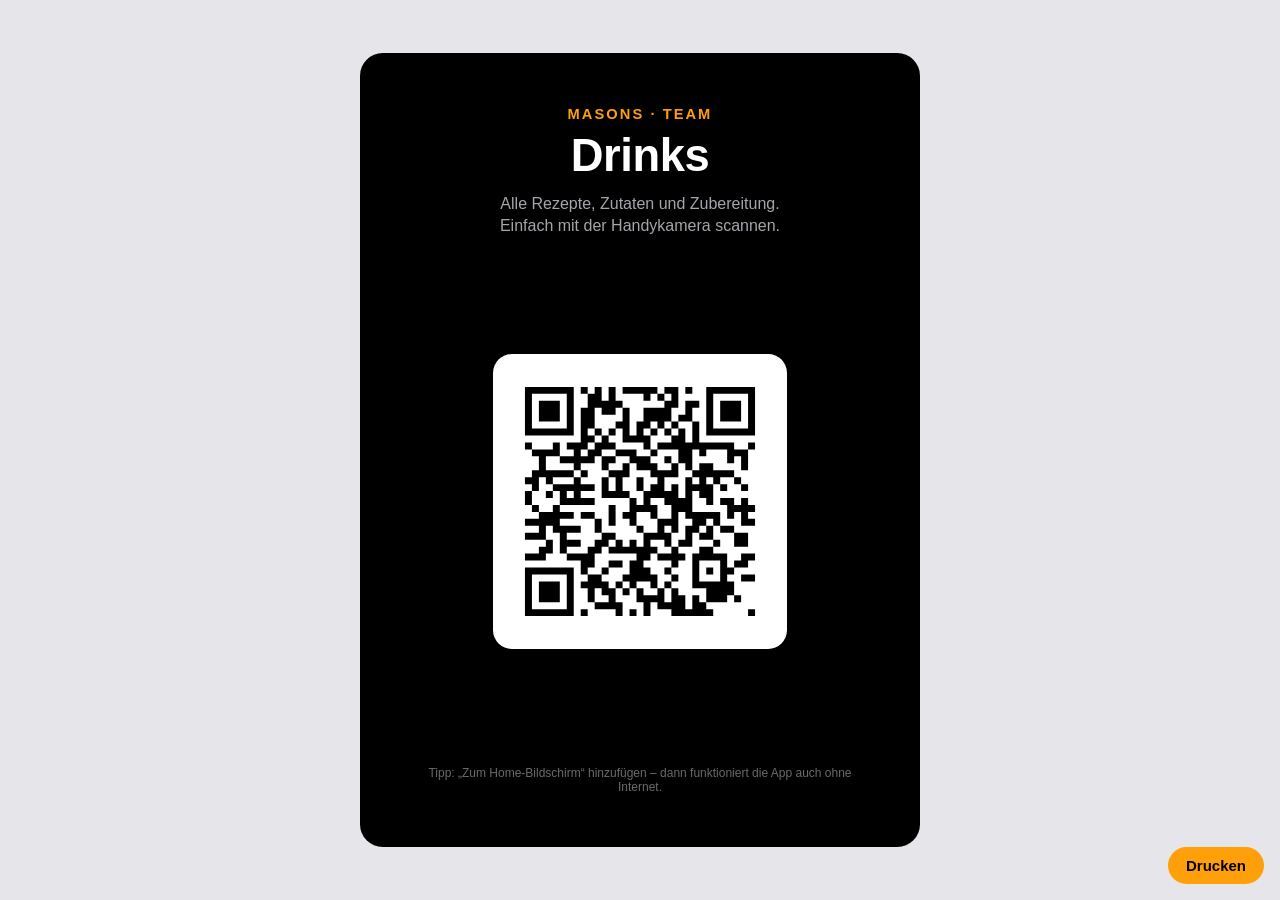
==== aushang.html @ 9a54caf4 "Masons Drinks: mobile Rezept-App für das Thekenteam - 61 Drinks aus dem Getränkehandbuch mit Fotos, " ====
<!doctype html>
<html lang="de">
<head>
<meta charset="utf-8">
<meta name="viewport" content="width=device-width, initial-scale=1">
<title>Masons Drinks – Aushang</title>
<meta name="robots" content="noindex">
<style>
  @page { size: A5; margin: 0; }
  * { box-sizing: border-box; }
  html, body { margin: 0; background: #e5e5ea; }
  body { font-family: -apple-system, BlinkMacSystemFont, "SF Pro Display", "Inter", "Segoe UI", Roboto, sans-serif; color: #fff; display: grid; place-items: center; min-height: 100vh; padding: 16px; }
  .sheet { width: min(148mm, 100%); aspect-ratio: 148 / 210; background: #000; border-radius: 6mm; padding: 14mm 12mm; display: flex; flex-direction: column; align-items: center; justify-content: space-between; text-align: center; }
  .eyebrow { color: #ff9f0a; font-weight: 600; letter-spacing: .14em; text-transform: uppercase; font-size: 11pt; }
  h1 { font-size: 34pt; margin: 2mm 0 0; letter-spacing: -.01em; }
  p { color: rgba(235,235,245,.7); font-size: 12pt; margin: 3mm 0 0; line-height: 1.4; }
  .qr { background: #fff; border-radius: 5mm; padding: 5mm; width: 78mm; max-width: 80%; }
  .qr img { display: block; width: 100%; }
  .foot { font-size: 9pt; color: rgba(235,235,245,.45); }
  .print { position: fixed; bottom: 16px; right: 16px; background: #ff9f0a; color: #000; border: 0; border-radius: 20px; padding: 10px 18px; font: 600 15px -apple-system, sans-serif; cursor: pointer; }
  @media print { html, body { background: #000; padding: 0; } .sheet { border-radius: 0; width: 148mm; height: 210mm; } .print { display: none; } * { -webkit-print-color-adjust: exact; print-color-adjust: exact; } }
</style>
</head>
<body>
  <div class="sheet">
    <div>
      <div class="eyebrow">Masons · Team</div>
      <h1>Drinks</h1>
      <p>Alle Rezepte, Zutaten und Zubereitung.<br>Einfach mit der Handykamera scannen.</p>
    </div>
    <div class="qr"><img src="qr-code.svg" alt="QR-Code zur Masons Drinks App"></div>
    <div class="foot">Tipp: „Zum Home-Bildschirm“ hinzufügen – dann funktioniert die App auch ohne Internet.</div>
  </div>
  <button class="print" onclick="print()">Drucken</button>
</body>
</html>
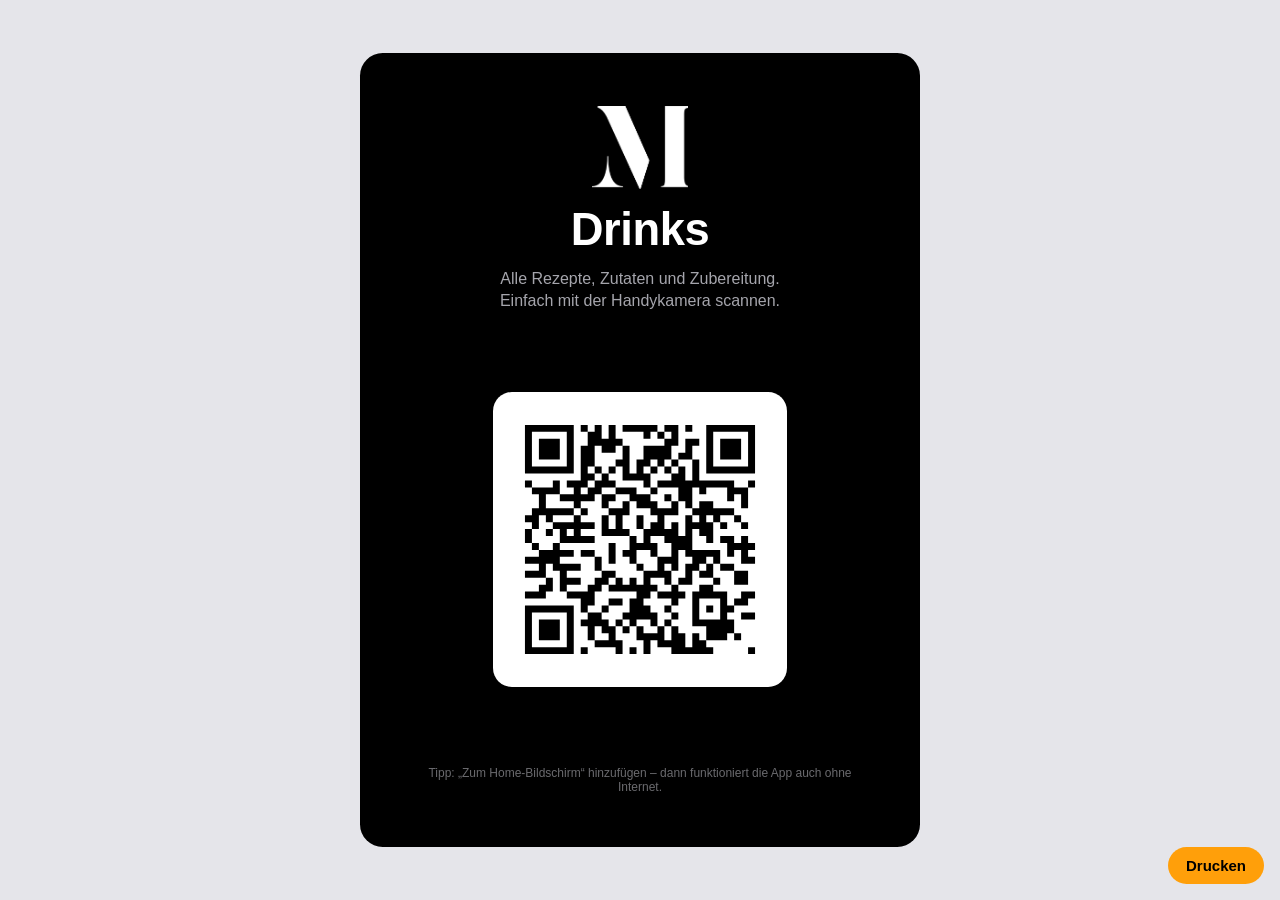
==== commit 6cdc9371: "Masons-Logo oben mittig, im Rezept, auf dem Aushang und als App-Symbol Co-Authored-By: Claude Opus 5" ====
--- a/aushang.html
+++ b/aushang.html
@@ -12,6 +12,7 @@
   body { font-family: -apple-system, BlinkMacSystemFont, "SF Pro Display", "Inter", "Segoe UI", Roboto, sans-serif; color: #fff; display: grid; place-items: center; min-height: 100vh; padding: 16px; }
   .sheet { width: min(148mm, 100%); aspect-ratio: 148 / 210; background: #000; border-radius: 6mm; padding: 14mm 12mm; display: flex; flex-direction: column; align-items: center; justify-content: space-between; text-align: center; }
   .eyebrow { color: #ff9f0a; font-weight: 600; letter-spacing: .14em; text-transform: uppercase; font-size: 11pt; }
+  .logo { display: block; height: 22mm; margin: 0 auto 4mm; }
   h1 { font-size: 34pt; margin: 2mm 0 0; letter-spacing: -.01em; }
   p { color: rgba(235,235,245,.7); font-size: 12pt; margin: 3mm 0 0; line-height: 1.4; }
   .qr { background: #fff; border-radius: 5mm; padding: 5mm; width: 78mm; max-width: 80%; }
@@ -24,7 +25,7 @@
 <body>
   <div class="sheet">
     <div>
-      <div class="eyebrow">Masons · Team</div>
+      <img class="logo" src="icons/logo@3x.png" alt="Masons">
       <h1>Drinks</h1>
       <p>Alle Rezepte, Zutaten und Zubereitung.<br>Einfach mit der Handykamera scannen.</p>
     </div>
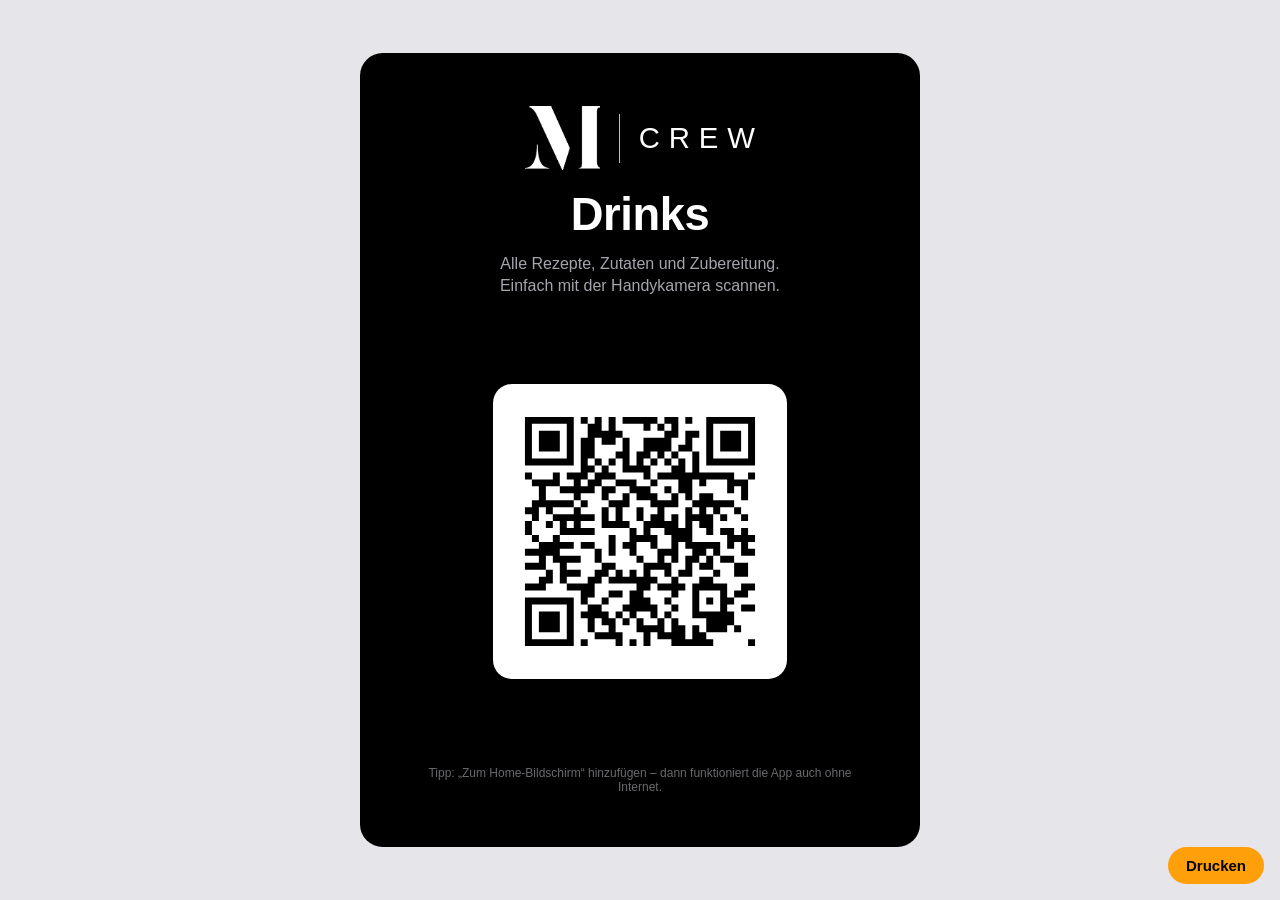
==== commit cb71927f: "Logo-Lockup „M | CREW“ in App, Rezeptansicht und Aushang Co-Authored-By: Claude Opus 5.5 <noreply@an" ====
--- a/aushang.html
+++ b/aushang.html
@@ -12,7 +12,9 @@
   body { font-family: -apple-system, BlinkMacSystemFont, "SF Pro Display", "Inter", "Segoe UI", Roboto, sans-serif; color: #fff; display: grid; place-items: center; min-height: 100vh; padding: 16px; }
   .sheet { width: min(148mm, 100%); aspect-ratio: 148 / 210; background: #000; border-radius: 6mm; padding: 14mm 12mm; display: flex; flex-direction: column; align-items: center; justify-content: space-between; text-align: center; }
   .eyebrow { color: #ff9f0a; font-weight: 600; letter-spacing: .14em; text-transform: uppercase; font-size: 11pt; }
-  .logo { display: block; height: 22mm; margin: 0 auto 4mm; }
+  .lock { display: flex; align-items: center; justify-content: center; gap: 5mm; margin-bottom: 5mm; }
+  .lock img { height: 17mm; } .lock i { width: .35mm; height: 13mm; background: rgba(255,255,255,.75); }
+  .lock span { font-size: 22pt; font-weight: 300; letter-spacing: .3em; margin-right: -.3em; text-transform: uppercase; }
   h1 { font-size: 34pt; margin: 2mm 0 0; letter-spacing: -.01em; }
   p { color: rgba(235,235,245,.7); font-size: 12pt; margin: 3mm 0 0; line-height: 1.4; }
   .qr { background: #fff; border-radius: 5mm; padding: 5mm; width: 78mm; max-width: 80%; }
@@ -25,7 +27,7 @@
 <body>
   <div class="sheet">
     <div>
-      <img class="logo" src="icons/logo@3x.png" alt="Masons">
+      <div class="lock"><img src="icons/logo@3x.png" alt="Masons"><i></i><span>Crew</span></div>
       <h1>Drinks</h1>
       <p>Alle Rezepte, Zutaten und Zubereitung.<br>Einfach mit der Handykamera scannen.</p>
     </div>
